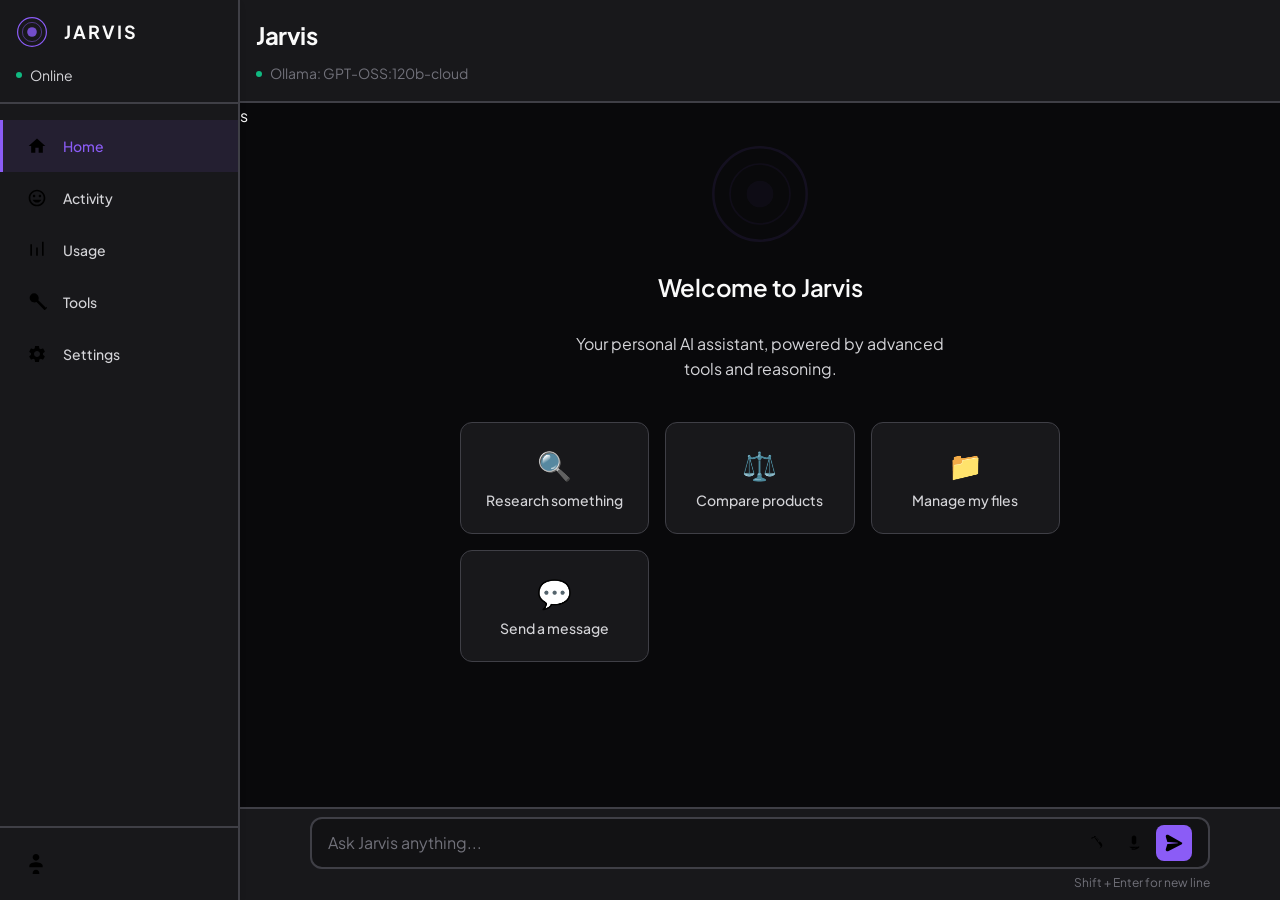
==== frontend/src/html/index.html @ 1510c7f2 "Cleaned up Uber Implementation and restructured the files!" ====
<!DOCTYPE html>
<html lang="en">
<head>
    <meta charset="UTF-8">
    <meta name="viewport" content="width=device-width, initial-scale=1.0">
    <title>Jarvis — Personal AI Assistant</title>
    <link rel="preconnect" href="https://fonts.googleapis.com">
    <link rel="preconnect" href="https://fonts.gstatic.com" crossorigin>
    <link href="https://fonts.googleapis.com/css2?family=Plus+Jakarta+Sans:wght@300;400;500;600;700&display=swap" rel="stylesheet">
    <link rel="stylesheet" href="../css/variables.css">
    <link rel="stylesheet" href="../css/base.css">
    <link rel="stylesheet" href="../css/layout.css">
    <link rel="stylesheet" href="../css/components.css">
    <link rel="stylesheet" href="../css/themes.css">
</head>
<body>
    <!-- Application Shell -->
    <div class="app-container">
        <!-- Sidebar Navigation -->
        <aside class="sidebar">
            <div class="sidebar-header">
                <div class="jarvis-logo">
                    <svg viewBox="0 0 40 40" class="logo-icon">
                        <circle cx="20" cy="20" r="18" fill="none" stroke="currentColor" stroke-width="1.5"/>
                        <circle cx="20" cy="20" r="12" fill="none" stroke="currentColor" stroke-width="1" opacity="0.6"/>
                        <circle cx="20" cy="20" r="6" fill="currentColor" opacity="0.8"/>
                    </svg>
                    <span class="logo-text">JARVIS</span>
                </div>
                <div class="status-indicator">
                    <span class="status-dot online"></span>
                    <span class="status-text">Online</span>
                </div>
            </div>

            <nav class="sidebar-nav">
                <button class="nav-item active" data-page="home">
                    <svg class="nav-icon" viewBox="0 0 24 24">
                        <path d="M10 20v-6h4v6h5v-8h3L12 3 2 12h3v8z"/>
                    </svg>
                    <span>Home</span>
                </button>
                <button class="nav-item" data-page="activity">
                    <svg class="nav-icon" viewBox="0 0 24 24">
                        <path d="M12 2C6.48 2 2 6.48 2 12s4.48 10 10 10 10-4.48 10-10S17.52 2 12 2zm0 18c-4.41 0-8-3.59-8-8s3.59-8 8-8 8 3.59 8 8-3.59 8-8 8zm3.5-9c.83 0 1.5-.67 1.5-1.5S16.33 8 15.5 8 14 8.67 14 9.5s.67 1.5 1.5 1.5zm-7 0c.83 0 1.5-.67 1.5-1.5S9.33 8 8.5 8 7 8.67 7 9.5 7.67 11 8.5 11zm3.5 6.5c2.33 0 4.31-1.46 5.11-3.5H6.89c.8 2.04 2.78 3.5 5.11 3.5z"/>
                    </svg>
                    <span>Activity</span>
                </button>
                <button class="nav-item" data-page="usage">
                    <svg class="nav-icon" viewBox="0 0 24 24">
                        <path d="M4 19V5h2v14H4zm7 0V9h2v10h-2zm7 0V2h2v17h-2z"/>
                    </svg>
                    <span>Usage</span>
                </button>
                <button class="nav-item" data-page="tools">
                    <svg class="nav-icon" viewBox="0 0 24 24">
                        <path d="M22.7 19l-9.1-9.1c.9-2.3.4-5-1.3-6.7-2.1-2.1-5.5-2.1-7.6 0-2.1 2.1-2.1 5.5 0 7.6 1.7 1.7 4.4 2.2 6.7 1.3l9.1 9.1c.4.4 1 .4 1.4 0l2.3-2.3c.4-.4.4-1 0-1.4z"/>
                    </svg>
                    <span>Tools</span>
                </button>
                <button class="nav-item" data-page="settings">
                    <svg class="nav-icon" viewBox="0 0 24 24">
                        <path d="M19.14 12.94c.04-.3.06-.61.06-.94 0-.32-.02-.64-.07-.94l2.03-1.58c.18-.14.23-.41.12-.64l-1.92-3.32c-.12-.22-.37-.29-.59-.22l-2.39.96c-.5-.38-1.03-.7-1.62-.94l-.36-2.54c-.04-.24-.24-.41-.48-.41h-3.84c-.24 0-.43.17-.47.41l-.36 2.54c-.59.24-1.13.57-1.62.94l-2.39-.96c-.22-.08-.47 0-.59.22L2.74 8.87c-.12.22-.07.49.12.64l2.03 1.58c-.05.3-.07.62-.07.94s.02.64.07.94l-2.03 1.58c-.18.14-.23.41-.12.64l1.92 3.32c.12.22.37.29.59.22l2.39-.96c.5.38 1.03.7 1.62.94l.36 2.54c.05.24.24.41.48.41h3.84c.24 0 .44-.17.47-.41l.36-2.54c.59-.24 1.13-.56 1.62-.94l2.39.96c.22.08.47 0 .59-.22l1.92-3.32c.12-.22.07-.49-.12-.64l-2.01-1.58zM12 15.6c-1.98 0-3.6-1.62-3.6-3.6s1.62-3.6 3.6-3.6 3.6 1.62 3.6 3.6-1.62 3.6-3.6 3.6z"/>
                    </svg>
                    <span>Settings</span>
                </button>
            </nav>

            <div class="sidebar-footer">
                <button class="settings-btn" data-page="settings" title="Settings">
                    <svg viewBox="0 0 24 24">
                        <path d="M12 8c2.21 0 4-1.79 4-4s-1.79-4-4-4-4 1.79-4 4 1.79 4 4 4zm0 2c-2.67 0-8 1.34-8 4v2h16v-2c0-2.66-5.33-4-8-4zm0 9c-2.21 0-4 1.79-4 4s1.79 4 4 4 4-1.79 4-4-1.79-4-4-4z"/>
                    </svg>
                </button>
            </div>
        </aside>

        <!-- Main Content Area -->
        <main class="main-content">
            <!-- Page: Home -->
            <div class="page" id="page-home" data-page="home">
                <div class="home-container">
                    <!-- Chat Header -->
                    <div class="chat-header">
                        <div class="header-left">
                            <h1>Jarvis</h1>
                            <div class="model-info">
                                <span class="dot online-dot"></span>
                                <span>Ollama: GPT-OSS:120b-cloud</span>
                            </div>
                        </div>
                    </div>s

                    <!-- Conversation Area -->
                    <div class="conversation-container">
                        <div class="conversation" id="conversation">
                            <!-- Empty state with suggestions -->
                            <div class="empty-state">
                                <div class="empty-state-icon">
                                    <svg viewBox="0 0 60 60">
                                        <circle cx="30" cy="30" r="28" fill="none" stroke="currentColor" stroke-width="1.5" opacity="0.3"/>
                                        <circle cx="30" cy="30" r="18" fill="none" stroke="currentColor" stroke-width="1" opacity="0.2"/>
                                        <circle cx="30" cy="30" r="8" fill="currentColor" opacity="0.15"/>
                                    </svg>
                                </div>
                                <h2>Welcome to Jarvis</h2>
                                <p>Your personal AI assistant, powered by advanced tools and reasoning.</p>
                                <div class="suggestion-cards">
                                    <button class="suggestion-card" data-suggestion="research">
                                        <span class="suggestion-icon">🔍</span>
                                        <span class="suggestion-text">Research something</span>
                                    </button>
                                    <button class="suggestion-card" data-suggestion="compare">
                                        <span class="suggestion-icon">⚖️</span>
                                        <span class="suggestion-text">Compare products</span>
                                    </button>
                                    <button class="suggestion-card" data-suggestion="files">
                                        <span class="suggestion-icon">📁</span>
                                        <span class="suggestion-text">Manage my files</span>
                                    </button>
                                    <button class="suggestion-card" data-suggestion="message">
                                        <span class="suggestion-icon">💬</span>
                                        <span class="suggestion-text">Send a message</span>
                                    </button>
                                </div>
                            </div>
                        </div>
                    </div>

                    <!-- Message Composer -->
                    <div class="composer-container">
                        <div class="composer">
                            <div class="composer-bar">
                                <textarea 
                                    id="message-input" 
                                    class="composer-input" 
                                    placeholder="Ask Jarvis anything..."
                                    rows="1"
                                ></textarea>
                                <div class="composer-actions">
                                    <button class="composer-btn icon-btn" title="Attach file">
                                        <svg viewBox="0 0 24 24">
                                            <path d="M19.35 10.04C18.67 6.59 15.64 4 12 4c-1.48 0-2.85.43-4.01 1.17l1.46 1.46C10.21 5.23 11.08 5 12 5c3.04 0 5.5 2.46 5.5 5.5v.5H19c2.21 0 4 1.79 4 4 0 2.05-1.53 3.76-3.56 3.97l1.07-1.07c.63-.63.63-1.65 0-2.28L12.21 4.21c-.39-.39-.39-1.02 0-1.41.39-.39 1.02-.39 1.41 0L21.64 12c.39.39.39 1.02 0 1.41-.39.39-1.02.39-1.41 0L19.35 10.04z"/>
                                        </svg>
                                    </button>
                                    <button class="composer-btn icon-btn" title="Voice input">
                                        <svg viewBox="0 0 24 24">
                                            <path d="M12 14c1.66 0 3-1.34 3-3V5c0-1.66-1.34-3-3-3S9 3.34 9 5v6c0 1.66 1.34 3 3 3z"/>
                                            <path d="M17 16.91c-1.48 1.46-3.51 2.36-5.7 2.36-2.2 0-4.23-.9-5.7-2.36M9 18.9v2.04c3.6.46 7.4-.44 9.9-2.98v-2.04c-2.3 2.24-5.61 2.86-9.9 2.98z"/>
                                        </svg>
                                    </button>
                                    <button class="composer-btn send-btn" id="send-btn" title="Send (Enter)">
                                        <svg viewBox="0 0 24 24">
                                            <path d="M16.6915026,12.4744748 L3.50612381,13.2599618 C3.19218622,13.2599618 3.03521743,13.4170592 3.03521743,13.5741566 L1.15159189,20.0151496 C0.8376543,20.8006365 0.99,21.89 1.77946707,22.52 C2.41,22.99 3.50612381,23.1 4.13399899,22.8429026 L21.714504,14.0454487 C22.6563168,13.5741566 23.1272231,12.6315722 22.9702544,11.6889879 L4.13399899,1.16112697 C3.34915502,0.9 2.40734225,1.00636533 1.77946707,1.4776575 C0.994623095,2.10604706 0.837654326,3.0486314 1.15159189,3.99701575 L3.03521743,10.4380088 C3.03521743,10.5951061 3.19218622,10.7522035 3.50612381,10.7522035 L16.6915026,11.5376905 C16.6915026,11.5376905 17.1624089,11.5376905 17.1624089,12.0089827 C17.1624089,12.4744748 16.6915026,12.4744748 16.6915026,12.4744748 Z"/>
                                        </svg>
                                    </button>
                                    <button class="composer-btn" id="stop-btn" title="Stop generation" style="display:none; background: var(--error, #ef4444); color: #fff; border-radius: var(--radius-md);">
                                        <svg viewBox="0 0 24 24" style="width:18px;height:18px;">
                                            <rect x="6" y="6" width="12" height="12" fill="currentColor" rx="2"/>
                                        </svg>
                                    </button>
                                </div>
                            </div>
                            <div class="composer-hint">
                                <span class="hint-text">Shift + Enter for new line</span>
                            </div>
                        </div>
                    </div>
                </div>
            </div>

            <!-- Page: Activity -->
            <div class="page" id="page-activity" data-page="activity">
                <div class="activity-container">
                    <div class="activity-header">
                        <h1>Activity</h1>
                        <p>Tool calls and execution history</p>
                    </div>

                    <div class="activity-controls">
                        <div class="filter-group">
                            <button class="filter-btn active" data-filter="all">All</button>
                            <button class="filter-btn" data-filter="running">Running</button>
                            <button class="filter-btn" data-filter="completed">Completed</button>
                            <button class="filter-btn" data-filter="failed">Failed</button>
                        </div>
                        <div class="mcp-filter">
                            <select id="mcp-select">
                                <option value="">All MCPs</option>
                                <option value="memory">Memory</option>
                                <option value="filesystem">Filesystem</option>
                                <option value="playwright">Playwright</option>
                                <option value="exa">Exa</option>
                                <option value="tavily">Tavily</option>
                                <option value="firecrawl">Firecrawl</option>
                                <option value="whatsapp">WhatsApp</option>
                            </select>
                        </div>
                    </div>

                    <div class="activity-list" id="activity-list">
                        <!-- Tool execution cards will be inserted here -->
                    </div>
                </div>
            </div>

            <!-- Page: Usage -->
            <div class="page" id="page-usage" data-page="usage">
                <div class="usage-container">
                    <div class="usage-header">
                        <div>
                            <p class="usage-eyebrow">Resource observatory</p>
                            <h1>Usage</h1>
                            <p>See how Jarvis is spending API and model capacity.</p>
                        </div>
                        <button class="usage-refresh-btn" id="usage-refresh-btn" type="button" title="Refresh usage data">
                            <span aria-hidden="true">↻</span> Refresh
                        </button>
                    </div>

                    <div class="usage-status" id="usage-status" role="status" aria-live="polite"></div>

                    <section class="usage-section">
                        <div class="usage-section-heading">
                            <div>
                                <p class="usage-kicker">External services</p>
                                <h2>API quota</h2>
                            </div>
                            <span class="usage-section-note">Select a provider to configure usage</span>
                        </div>
                        <div class="provider-grid" id="provider-grid">
                            <div class="usage-loading">Loading provider usage...</div>
                        </div>
                    </section>

                    <section class="usage-section">
                        <div class="usage-section-heading">
                            <div>
                                <p class="usage-kicker">Model activity</p>
                                <h2>Router vs Worker</h2>
                            </div>
                            <span class="usage-section-note">Invocation totals and tokens</span>
                        </div>
                        <div class="llm-grid" id="llm-grid">
                            <div class="usage-loading">Loading model usage...</div>
                        </div>
                    </section>

                    <section class="usage-section usage-activity-section">
                        <div class="usage-section-heading">
                            <div>
                                <p class="usage-kicker">Latest signals</p>
                                <h2>Recent activity</h2>
                            </div>
                            <span class="usage-section-note">Last 10 recorded operations</span>
                        </div>
                        <div class="recent-activity-list" id="recent-activity-list">
                            <div class="usage-loading">Loading recent activity...</div>
                        </div>
                    </section>

                    <div class="usage-detail" id="usage-detail" hidden></div>
                </div>
            </div>

            <!-- Page: Tools -->
            <div class="page" id="page-tools" data-page="tools">
                <div class="tools-container">
                    <div class="tools-header">
                        <h1>Tools</h1>
                        <p>Available MCP capabilities</p>
                    </div>

                    <div class="tools-grid" id="tools-grid">
                        <!-- Tool cards will be inserted here -->
                    </div>
                </div>
            </div>

            <!-- Page: Settings -->
            <div class="page" id="page-settings" data-page="settings">
                <div class="settings-container">
                    <div class="settings-header">
                        <h1>Settings</h1>
                        <p>Configure Jarvis and your preferences</p>
                    </div>

                    <div class="settings-content">
                        <!-- General Settings -->
                        <section class="settings-section">
                            <h2>General</h2>
                            <div class="settings-group">
                                <label for="jarvis-name">Jarvis Name</label>
                                <input type="text" id="jarvis-name" value="Jarvis" class="input-field">
                            </div>
                            <div class="settings-group">
                                <label for="startup-behavior">Startup Behavior</label>
                                <select id="startup-behavior" class="input-field">
                                    <option value="home">Open Home</option>
                                    <option value="last">Open Last Page</option>
                                </select>
                            </div>
                            <div class="settings-group">
                                <label>Interface Density</label>
                                <div class="radio-group">
                                    <label class="radio-label">
                                        <input type="radio" name="density" value="compact" class="density-radio">
                                        <span>Compact</span>
                                    </label>
                                    <label class="radio-label">
                                        <input type="radio" name="density" value="comfortable" class="density-radio" checked>
                                        <span>Comfortable</span>
                                    </label>
                                </div>
                            </div>
                        </section>

                        <!-- Appearance Settings -->
                        <section class="settings-section">
                            <h2>Appearance</h2>
                            <div class="settings-group">
                                <label>Theme</label>
                                <div class="radio-group">
                                    <label class="radio-label">
                                        <input type="radio" name="theme" value="dark" class="theme-radio" checked>
                                        <span>Dark</span>
                                    </label>
                                    <label class="radio-label">
                                        <input type="radio" name="theme" value="light" class="theme-radio">
                                        <span>Light</span>
                                    </label>
                                    <label class="radio-label">
                                        <input type="radio" name="theme" value="system" class="theme-radio">
                                        <span>System</span>
                                    </label>
                                </div>
                            </div>
                            <div class="settings-group">
                                <label for="accent-color">Accent Color</label>
                                <div class="color-picker">
                                    <button class="color-option" data-color="#3b82f6" style="background-color: #3b82f6;" title="Blue"></button>
                                    <button class="color-option" data-color="#10b981" style="background-color: #10b981;" title="Green"></button>
                                    <button class="color-option" data-color="#f59e0b" style="background-color: #f59e0b;" title="Amber"></button>
                                    <button class="color-option" data-color="#ef4444" style="background-color: #ef4444;" title="Red"></button>
                                    <button class="color-option active" data-color="#8b5cf6" style="background-color: #8b5cf6;" title="Purple"></button>
                                </div>
                            </div>
                            <div class="settings-group">
                                <label class="checkbox-label">
                                    <input type="checkbox" id="animations-toggle" checked>
                                    <span>Enable animations</span>
                                </label>
                            </div>
                        </section>

                        <!-- MCP Capabilities -->
                        <section class="settings-section">
                            <h2>MCP / Capabilities</h2>
                            <div class="mcp-toggles" id="mcp-toggles">
                                <!-- MCP toggle switches will be inserted here -->
                            </div>
                        </section>
                    </div>
                </div>
            </div>
        </main>
    </div>

    <!-- Scripts -->
    <script src="../js/mock-data.js"></script>
    <script src="../js/state.js"></script>
    <script src="../js/theme.js"></script>
    <script src="../js/events.js"></script>
    <script src="../js/chat.js"></script>
    <script src="../js/activity.js"></script>
    <script src="../js/usage.js?v=baseline-editor"></script>
    <script src="../js/tools.js"></script>
    <script src="../js/settings.js"></script>
    <script src="../js/app.js"></script>
</body>
</html>
---- frontend/src/css/variables.css ----
:root {
    /* Dark theme colors (default) - Zinc obsidian palette */
    --bg-primary: #09090b;
    --bg-secondary: #121214;
    --bg-tertiary: #1e1e24;
    --surface: #18181b;
    --surface-elevated: #27272a;
    --surface-dim: #09090b;

    --text-primary: #fafafa;
    --text-secondary: #d4d4d8;
    --text-tertiary: #71717a;

    --border: #3f3f46;
    --border-subtle: #27272a;

    --accent: #8b5cf6;
    --accent-hover: #a78bfa;
    --accent-active: #7c3aed;

    --success: #10b981;
    --warning: #f59e0b;
    --error: #ef4444;
    --info: #3b82f6;

    --shadow-sm: 0 1px 2px rgba(0, 0, 0, 0.05);
    --shadow-md: 0 4px 6px rgba(0, 0, 0, 0.1);
    --shadow-lg: 0 10px 15px rgba(0, 0, 0, 0.1);
    --shadow-xl: 0 20px 25px rgba(0, 0, 0, 0.15);

    --radius-sm: 4px;
    --radius-md: 8px;
    --radius-lg: 12px;
    --radius-xl: 16px;

    --transition-fast: 150ms;
    --transition-normal: 250ms;
    --transition-slow: 350ms;

    /* Spacing */
    --spacing-xs: 4px;
    --spacing-sm: 8px;
    --spacing-md: 16px;
    --spacing-lg: 24px;
    --spacing-xl: 32px;

    /* Typography */
    --font-sans: 'Plus Jakarta Sans', -apple-system, BlinkMacSystemFont, 'Segoe UI', Roboto, Helvetica, Arial, sans-serif;
    --font-mono: 'Menlo', 'Monaco', 'Courier New', monospace;

    --text-xs: 0.75rem;
    --text-sm: 0.875rem;
    --text-base: 1rem;
    --text-lg: 1.125rem;
    --text-xl: 1.25rem;
    --text-2xl: 1.5rem;

    --weight-normal: 400;
    --weight-medium: 500;
    --weight-semibold: 600;
    --weight-bold: 700;
}

html[data-theme="light"] {
    --bg-primary: #f8fafc;
    --bg-secondary: #f1f5f9;
    --bg-tertiary: #e2e8f0;
    --surface: #ffffff;
    --surface-elevated: #f1f5f9;
    --surface-dim: #e2e8f0;

    --text-primary: #0f172a;
    --text-secondary: #334155;
    --text-tertiary: #64748b;

    --border: #cbd5e1;
    --border-subtle: #e2e8f0;

    --shadow-sm: 0 1px 2px rgba(0, 0, 0, 0.04);
    --shadow-md: 0 4px 6px rgba(0, 0, 0, 0.07);
    --shadow-lg: 0 10px 15px rgba(0, 0, 0, 0.1);
    --shadow-xl: 0 20px 25px rgba(0, 0, 0, 0.12);
}
---- frontend/src/css/base.css ----
* {
    margin: 0;
    padding: 0;
    box-sizing: border-box;
}

html {
    scroll-behavior: smooth;
}

body {
    background-color: var(--bg-primary);
    color: var(--text-primary);
    font-family: var(--font-sans);
    line-height: 1.6;
    font-size: var(--text-base);
    font-weight: var(--weight-normal);
    -webkit-font-smoothing: antialiased;
    -moz-osx-font-smoothing: grayscale;
    transition: background-color var(--transition-normal), color var(--transition-normal);
}

/* Typography */
h1 {
    font-size: var(--text-2xl);
    font-weight: var(--weight-bold);
    letter-spacing: -0.02em;
}

h2 {
    font-size: var(--text-xl);
    font-weight: var(--weight-semibold);
    letter-spacing: -0.01em;
}

h3 {
    font-size: var(--text-lg);
    font-weight: var(--weight-semibold);
}

h4, h5, h6 {
    font-size: var(--text-base);
    font-weight: var(--weight-semibold);
}

p {
    color: var(--text-secondary);
    margin-bottom: var(--spacing-md);
}

a {
    color: var(--accent);
    text-decoration: none;
    transition: color var(--transition-fast);
}

a:hover {
    color: var(--accent-hover);
}

/* Code */
code {
    background-color: var(--surface-dim);
    color: var(--accent);
    padding: 2px 6px;
    border-radius: var(--radius-sm);
    font-family: var(--font-mono);
    font-size: 0.9em;
}

pre {
    background-color: var(--surface-dim);
    border: 1px solid var(--border-subtle);
    border-radius: var(--radius-md);
    padding: var(--spacing-md);
    overflow-x: auto;
    margin-bottom: var(--spacing-md);
}

pre code {
    background-color: transparent;
    color: var(--text-primary);
    padding: 0;
}

/* Forms */
input, textarea, select {
    background-color: var(--surface);
    border: 1px solid var(--border);
    color: var(--text-primary);
    font-family: inherit;
    font-size: inherit;
    padding: var(--spacing-sm) var(--spacing-md);
    border-radius: var(--radius-md);
    transition: border-color var(--transition-fast), box-shadow var(--transition-fast);
}

input:focus, textarea:focus, select:focus {
    outline: none;
    border-color: var(--accent);
    box-shadow: 0 0 0 3px rgba(139, 92, 246, 0.1);
}

textarea {
    resize: vertical;
    font-family: inherit;
}

/* Buttons */
button {
    background-color: transparent;
    border: none;
    color: inherit;
    cursor: pointer;
    font-family: inherit;
    font-size: inherit;
    transition: all var(--transition-fast);
}

button:focus {
    outline: none;
}

/* Scrollbar */
::-webkit-scrollbar {
    width: 8px;
    height: 8px;
}

::-webkit-scrollbar-track {
    background: transparent;
}

::-webkit-scrollbar-thumb {
    background: var(--border);
    border-radius: 4px;
}

::-webkit-scrollbar-thumb:hover {
    background: var(--text-tertiary);
}

/* Selection */
::selection {
    background-color: var(--accent);
    color: white;
}

/* Utility Classes */
.visually-hidden {
    position: absolute;
    width: 1px;
    height: 1px;
    padding: 0;
    margin: -1px;
    overflow: hidden;
    clip: rect(0, 0, 0, 0);
    white-space: nowrap;
    border-width: 0;
}

@media (prefers-reduced-motion: reduce) {
    * {
        animation-duration: 0.01ms !important;
        animation-iteration-count: 1 !important;
        transition-duration: 0.01ms !important;
    }
}
---- frontend/src/css/layout.css ----
.app-container {
    display: flex;
    height: 100vh;
    background-color: var(--bg-primary);
}

/* Sidebar */
.sidebar {
    width: 240px;
    background-color: var(--surface);
    border-right: 2px solid var(--border);
    display: flex;
    flex-direction: column;
    overflow-y: auto;
    box-shadow: var(--shadow-md);
    z-index: 100;
    transition: background-color var(--transition-normal), border-color var(--transition-normal);
}

.sidebar-header {
    padding: var(--spacing-md);
    border-bottom: 2px solid var(--border);
    display: flex;
    flex-direction: column;
    gap: var(--spacing-md);
}

.jarvis-logo {
    display: flex;
    align-items: center;
    gap: var(--spacing-md);
    font-weight: var(--weight-bold);
    font-size: var(--text-lg);
    letter-spacing: 1px;
}

.logo-icon {
    width: 32px;
    height: 32px;
    color: var(--accent);
}

.logo-text {
    letter-spacing: 2px;
}

.status-indicator {
    display: flex;
    align-items: center;
    gap: var(--spacing-sm);
    font-size: var(--text-sm);
    color: var(--text-secondary);
}

.status-dot {
    width: 8px;
    height: 8px;
    border-radius: 50%;
    background-color: var(--success);
    animation: pulse 2s cubic-bezier(0.4, 0, 0.6, 1) infinite;
}

@keyframes pulse {
    0%, 100% {
        opacity: 1;
    }
    50% {
        opacity: 0.7;
    }
}

/* Navigation */
.sidebar-nav {
    flex: 1;
    display: flex;
    flex-direction: column;
    padding: var(--spacing-md) 0;
}

.nav-item {
    display: flex;
    align-items: center;
    gap: var(--spacing-md);
    padding: var(--spacing-md) var(--spacing-lg);
    color: var(--text-secondary);
    font-size: var(--text-sm);
    font-weight: var(--weight-medium);
    text-align: left;
    transition: all var(--transition-normal);
    border-left: 3px solid transparent;
}

.nav-item:hover {
    background-color: var(--surface-elevated);
    color: var(--text-primary);
}

.nav-item.active {
    color: var(--accent);
    background-color: rgba(139, 92, 246, 0.1);
    border-left-color: var(--accent);
}

.nav-icon {
    width: 20px;
    height: 20px;
}

.sidebar-footer {
    padding: var(--spacing-md);
    border-top: 2px solid var(--border);
    display: flex;
    gap: var(--spacing-md);
}

.settings-btn {
    width: 40px;
    height: 40px;
    display: flex;
    align-items: center;
    justify-content: center;
    border-radius: var(--radius-md);
    color: var(--text-secondary);
    transition: all var(--transition-fast);
}

.settings-btn:hover {
    background-color: var(--surface-elevated);
    color: var(--text-primary);
}

.settings-btn svg {
    width: 20px;
    height: 20px;
}

/* Main Content */
.main-content {
    flex: 1;
    display: flex;
    flex-direction: column;
    background-color: var(--bg-primary);
    overflow: hidden;
    min-height: 0; /* critical: allows flex children to be constrained to viewport */
    transition: background-color var(--transition-normal);
}

.page {
    display: none;
    width: 100%;
    height: 100%;
    animation: fadeIn var(--transition-normal);
    transition: background-color var(--transition-normal), color var(--transition-normal);
}

.page.active {
    display: flex;
    flex-direction: column;
}

@keyframes fadeIn {
    from {
        opacity: 0;
    }
    to {
        opacity: 1;
    }
}

/* Responsive */
@media (max-width: 768px) {
    .sidebar {
        position: absolute;
        top: 0;
        left: 0;
        height: 100vh;
        transform: translateX(-100%);
        transition: transform var(--transition-normal);
        z-index: 1000;
    }

    .sidebar.open {
        transform: translateX(0);
    }

    .main-content {
        width: 100%;
    }
}

@media (max-width: 480px) {
    .sidebar {
        width: 100%;
    }
}
---- frontend/src/css/components.css ----
/* Home / Chat Components */
.home-container {
    display: flex;
    flex-direction: column;
    height: 100%;
    background-color: var(--bg-primary);
}

.chat-header {
    display: flex;
    align-items: center;
    justify-content: space-between;
    padding: var(--spacing-md);
    border-bottom: 2px solid var(--border);
    background-color: var(--surface);
    transition: background-color var(--transition-normal), border-color var(--transition-normal);
}

.header-left {
    display: flex;
    flex-direction: column;
    gap: var(--spacing-sm);
}

.header-left h1 {
    margin: 0;
}

.model-info {
    display: flex;
    align-items: center;
    gap: var(--spacing-sm);
    font-size: var(--text-sm);
    color: var(--text-tertiary);
}

.online-dot {
    width: 6px;
    height: 6px;
    border-radius: 50%;
    background-color: var(--success);
}

/* Conversation */
.conversation-container {
    flex: 1;
    overflow-y: auto;
    padding: var(--spacing-md);
}

.conversation {
    display: flex;
    flex-direction: column;
    gap: var(--spacing-lg);
    max-width: 900px;
    margin: 0 auto;
    width: 100%;
}

.empty-state {
    display: flex;
    flex-direction: column;
    align-items: center;
    justify-content: center;
    min-height: 400px;
    text-align: center;
    gap: var(--spacing-lg);
}

.empty-state-icon {
    font-size: 80px;
    opacity: 0.3;
    color: var(--accent);
    width: 100px;
    height: 100px;
}

.empty-state h2 {
    margin: 0;
    font-size: var(--text-2xl);
}

.empty-state p {
    margin: 0;
    max-width: 400px;
}

.suggestion-cards {
    display: grid;
    grid-template-columns: repeat(auto-fit, minmax(150px, 1fr));
    gap: var(--spacing-md);
    width: 100%;
    max-width: 600px;
    margin-top: var(--spacing-md);
}

.suggestion-card {
    display: flex;
    flex-direction: column;
    align-items: center;
    gap: var(--spacing-sm);
    padding: var(--spacing-lg);
    background-color: var(--surface);
    border: 1px solid var(--border);
    border-radius: var(--radius-lg);
    transition: all var(--transition-normal);
    cursor: pointer;
}

.suggestion-card:hover {
    background-color: var(--surface-elevated);
    border-color: var(--accent);
    transform: translateY(-2px);
    box-shadow: var(--shadow-md);
}

.suggestion-icon {
    font-size: 28px;
}

.suggestion-text {
    font-size: var(--text-sm);
    font-weight: var(--weight-medium);
    color: var(--text-secondary);
}

/* Messages */
.message {
    display: flex;
    gap: var(--spacing-md);
    animation: slideIn var(--transition-normal);
}

@keyframes slideIn {
    from {
        opacity: 0;
        transform: translateY(10px);
    }
    to {
        opacity: 1;
        transform: translateY(0);
    }
}

.message.user {
    justify-content: flex-end;
    margin-left: var(--spacing-xl);
}

.message.assistant {
    justify-content: flex-start;
    margin-right: var(--spacing-xl);
}

.message-avatar {
    width: 32px;
    height: 32px;
    border-radius: 50%;
    display: flex;
    align-items: center;
    justify-content: center;
    font-weight: var(--weight-bold);
    flex-shrink: 0;
}

.message.user .message-avatar {
    background-color: var(--accent);
    color: white;
    order: 2;
}

.message.assistant .message-avatar {
    background-color: var(--surface-elevated);
    color: var(--accent);
}

.message-content {
    display: flex;
    flex-direction: column;
    gap: var(--spacing-sm);
    max-width: 600px;
}

.message.user .message-content {
    align-items: flex-end;
    order: 1;
}

.message.assistant .message-content {
    align-items: flex-start;
}

.message-bubble {
    padding: var(--spacing-md) var(--spacing-lg);
    border-radius: var(--radius-lg);
    word-wrap: break-word;
    word-break: break-word;
}

.message.user .message-bubble {
    background-color: var(--accent);
    color: white;
}

.message.assistant .message-bubble {
    background-color: var(--surface);
    color: var(--text-primary);
    border: 1px solid var(--border);
}

.message-text {
    line-height: 1.6;
}

.message-text h1,
.message-text h2,
.message-text h3 {
    margin-top: var(--spacing-md);
    margin-bottom: var(--spacing-sm);
}

.message-text ul,
.message-text ol {
    margin-left: var(--spacing-lg);
    margin-bottom: var(--spacing-md);
}

.message-text li {
    margin-bottom: var(--spacing-sm);
}

.message-text code {
    background-color: var(--surface-dim);
}

.message-time {
    font-size: var(--text-xs);
    color: var(--text-tertiary);
}

.streaming-indicator {
    display: flex;
    align-items: center;
    gap: var(--spacing-sm);
    font-size: var(--text-sm);
    color: var(--text-tertiary);
    margin-top: var(--spacing-sm);
}

.typing-dot {
    width: 6px;
    height: 6px;
    border-radius: 50%;
    background-color: var(--accent);
    animation: typing 1.4s infinite;
}

.typing-dot:nth-child(2) {
    animation-delay: 0.2s;
}

.typing-dot:nth-child(3) {
    animation-delay: 0.4s;
}

@keyframes typing {
    0%, 60%, 100% {
        opacity: 0.5;
        transform: translateY(0);
    }
    30% {
        opacity: 1;
        transform: translateY(-10px);
    }
}

/* Composer */
.composer-container {
    padding: var(--spacing-sm) var(--spacing-md); /* Shortened scaffolding / closer to bottom */
    background-color: var(--surface);
    border-top: 2px solid var(--border);
    transition: background-color var(--transition-normal), border-color var(--transition-normal);
}
 
.composer {
    max-width: 900px;
    margin: 0 auto;
    display: flex;
    flex-direction: column;
    gap: 4px;
}

.composer-bar {
    display: flex;
    flex-direction: row;
    align-items: center;
    gap: var(--spacing-md);
    background-color: var(--bg-secondary);
    border: 2px solid var(--border);
    border-radius: var(--radius-lg);
    padding: 6px var(--spacing-md);
    transition: border-color var(--transition-fast), box-shadow var(--transition-fast);
}

.composer-bar:focus-within {
    border-color: var(--accent);
    box-shadow: 0 0 0 3px rgba(139, 92, 246, 0.1);
}
 
.composer-input {
    flex: 1;
    resize: none;
    max-height: 160px;
    padding: 6px 0;
    background-color: transparent !important;
    border: none !important;
    box-shadow: none !important;
    color: var(--text-primary);
    font-size: var(--text-base);
    outline: none;
    line-height: 1.5;
}
 
.composer-input::placeholder {
    color: var(--text-tertiary);
}
 
.composer-actions {
    display: flex;
    gap: var(--spacing-xs);
    align-items: center;
}

.composer-btn {
    display: flex;
    align-items: center;
    justify-content: center;
    width: 36px;
    height: 36px;
    border-radius: var(--radius-md);
    color: var(--text-secondary);
    transition: all var(--transition-fast);
}

.composer-btn svg {
    width: 18px;
    height: 18px;
}

.composer-btn.icon-btn:hover {
    background-color: var(--surface-elevated);
    color: var(--text-primary);
}

.composer-btn.send-btn {
    background-color: var(--accent);
    color: white;
    width: 36px;
    height: 36px;
    border-radius: var(--radius-md);
}
 
.composer-btn.send-btn:hover {
    background-color: var(--accent-hover);
    transform: scale(1.05);
}

.composer-btn.send-btn:active {
    background-color: var(--accent-active);
    transform: scale(0.95);
}

.composer-hint {
    font-size: var(--text-xs);
    color: var(--text-tertiary);
    text-align: right;
}

/* Activity Components */
#page-activity {
    /* Let the whole page scroll — simplest and most reliable approach */
    overflow-y: auto;
    flex: 1;
    scrollbar-width: thin;
    scrollbar-color: var(--border) var(--bg-secondary);
}

#page-activity::-webkit-scrollbar {
    width: 8px;
}
#page-activity::-webkit-scrollbar-track {
    background: var(--bg-secondary);
}
#page-activity::-webkit-scrollbar-thumb {
    background: var(--border);
    border-radius: 4px;
}
#page-activity::-webkit-scrollbar-thumb:hover {
    background: var(--accent);
}

.activity-container {
    display: flex;
    flex-direction: column;
    padding: var(--spacing-lg);
}

.activity-header {
    margin-bottom: var(--spacing-lg);
}

.activity-header h1 {
    margin: 0 0 var(--spacing-sm) 0;
}

.activity-controls {
    display: flex;
    gap: var(--spacing-md);
    margin-bottom: var(--spacing-lg);
    flex-wrap: wrap;
}

.filter-group {
    display: flex;
    gap: var(--spacing-sm);
}

.filter-btn {
    padding: var(--spacing-sm) var(--spacing-md);
    background-color: var(--surface);
    border: 1px solid var(--border);
    border-radius: var(--radius-md);
    color: var(--text-secondary);
    font-size: var(--text-sm);
    transition: all var(--transition-fast);
    cursor: pointer;
}

.filter-btn:hover {
    border-color: var(--accent);
    color: var(--accent);
}

.filter-btn.active {
    background-color: var(--accent);
    border-color: var(--accent);
    color: white;
}

.mcp-filter select {
    padding: var(--spacing-sm) var(--spacing-md);
    background-color: var(--surface);
    border: 1px solid var(--border);
    border-radius: var(--radius-md);
    color: var(--text-primary);
    font-size: var(--text-sm);
    cursor: pointer;
}

.activity-list {
    /* No overflow here — #page-activity scrolls as a whole */
    display: flex;
    flex-direction: column;
    gap: var(--spacing-md);
}


.tool-card {
    background-color: var(--surface);
    border: 1px solid var(--border);
    border-radius: var(--radius-lg);
    overflow: hidden;
    transition: all var(--transition-normal);
}

.tool-card:hover {
    border-color: var(--accent);
    box-shadow: var(--shadow-md);
}

.tool-card-header {
    display: flex;
    align-items: center;
    justify-content: space-between;
    padding: var(--spacing-md) var(--spacing-lg);
    background-color: var(--surface-elevated);
    cursor: pointer;
    border-bottom: 1px solid var(--border);
}

.tool-card-header:hover {
    background-color: rgba(139, 92, 246, 0.05);
}

.tool-info {
    display: flex;
    align-items: center;
    gap: var(--spacing-md);
    flex: 1;
}

.tool-status {
    display: flex;
    align-items: center;
    gap: var(--spacing-sm);
    padding: 4px 8px;
    background-color: var(--surface);
    border-radius: var(--radius-sm);
    font-size: var(--text-xs);
    font-weight: var(--weight-medium);
}

.tool-status.running {
    background-color: rgba(59, 130, 246, 0.1);
    color: var(--info);
}

.tool-status.completed {
    background-color: rgba(16, 185, 129, 0.1);
    color: var(--success);
}

.tool-status.failed {
    background-color: rgba(239, 68, 68, 0.1);
    color: var(--error);
}

.status-dot {
    width: 6px;
    height: 6px;
    border-radius: 50%;
}

.status-dot.running {
    background-color: var(--info);
    animation: pulse 2s cubic-bezier(0.4, 0, 0.6, 1) infinite;
}

.status-dot.completed {
    background-color: var(--success);
}

.status-dot.failed {
    background-color: var(--error);
}

.tool-meta {
    display: flex;
    align-items: center;
    gap: var(--spacing-lg);
    font-size: var(--text-sm);
    color: var(--text-tertiary);
}

.tool-duration {
    font-weight: var(--weight-medium);
}

.tool-expand-btn {
    width: 32px;
    height: 32px;
    display: flex;
    align-items: center;
    justify-content: center;
    transition: transform var(--transition-fast);
}

.tool-card.expanded .tool-expand-btn {
    transform: rotate(180deg);
}

.tool-card-content {
    display: none;
    padding: var(--spacing-lg);
    border-top: 1px solid var(--border);
    background-color: var(--bg-primary);
}

.tool-card.expanded .tool-card-content {
    display: block;
}

.tool-section {
    margin-bottom: var(--spacing-lg);
}

.tool-section:last-child {
    margin-bottom: 0;
}

.tool-section-title {
    font-size: var(--text-sm);
    font-weight: var(--weight-semibold);
    color: var(--text-secondary);
    margin-bottom: var(--spacing-md);
    text-transform: uppercase;
    letter-spacing: 0.5px;
}

.tool-args, .tool-result {
    background-color: var(--surface);
    padding: var(--spacing-md);
    border-radius: var(--radius-md);
    font-family: var(--font-mono);
    font-size: var(--text-xs);
    line-height: 1.6;
    white-space: pre-wrap;
    word-wrap: break-word;
    color: var(--text-secondary);
    max-height: 300px;
    overflow-y: auto;
}

/* Tools Grid */
.tools-container {
    display: flex;
    flex-direction: column;
    height: 100%;
    padding: var(--spacing-lg);
}

.tools-header {
    margin-bottom: var(--spacing-xl);
}

.tools-header h1 {
    margin: 0 0 var(--spacing-sm) 0;
}

.tools-grid {
    display: grid;
    grid-template-columns: repeat(auto-fill, minmax(300px, 1fr));
    gap: var(--spacing-lg);
}

.tool-overview-card {
    background-color: var(--surface);
    border: 1px solid var(--border);
    border-radius: var(--radius-lg);
    padding: var(--spacing-lg);
    transition: all var(--transition-normal);
    display: flex;
    flex-direction: column;
    gap: var(--spacing-md);
}

.tool-overview-card:hover {
    border-color: var(--accent);
    box-shadow: var(--shadow-md);
    transform: translateY(-2px);
}

.tool-overview-header {
    display: flex;
    align-items: flex-start;
    justify-content: space-between;
    gap: var(--spacing-md);
}

.tool-overview-info h3 {
    margin: 0 0 var(--spacing-sm) 0;
}

.tool-overview-info p {
    margin: 0;
    font-size: var(--text-sm);
}

.tool-status-badge {
    display: flex;
    align-items: center;
    gap: var(--spacing-xs);
    padding: 6px 12px;
    background-color: rgba(16, 185, 129, 0.1);
    color: var(--success);
    border-radius: var(--radius-sm);
    font-size: var(--text-xs);
    font-weight: var(--weight-medium);
}

.tool-status-badge.disconnected {
    background-color: rgba(239, 68, 68, 0.1);
    color: var(--error);
}

.tool-count {
    display: flex;
    align-items: center;
    gap: var(--spacing-xs);
    padding: var(--spacing-sm) var(--spacing-md);
    background-color: var(--surface-elevated);
    border-radius: var(--radius-md);
    font-size: var(--text-sm);
    color: var(--text-secondary);
}

.tool-expand-link {
    color: var(--accent);
    font-size: var(--text-sm);
    font-weight: var(--weight-medium);
    cursor: pointer;
    transition: color var(--transition-fast);
}

.tool-expand-link:hover {
    color: var(--accent-hover);
}

/* Settings */
.settings-container {
    display: flex;
    flex-direction: column;
    height: 100%;
    padding: var(--spacing-lg);
}

.settings-header {
    margin-bottom: var(--spacing-xl);
}

.settings-header h1 {
    margin: 0 0 var(--spacing-sm) 0;
}

.settings-content {
    flex: 1;
    overflow-y: auto;
    max-width: 600px;
}

.settings-section {
    margin-bottom: var(--spacing-xl);
    padding-bottom: var(--spacing-xl);
    border-bottom: 1px solid var(--border);
}

.settings-section:last-child {
    border-bottom: none;
}

.settings-section h2 {
    margin: 0 0 var(--spacing-lg) 0;
    font-size: var(--text-lg);
}

.settings-group {
    margin-bottom: var(--spacing-lg);
    display: flex;
    flex-direction: column;
    gap: var(--spacing-sm);
}

.settings-group label {
    font-size: var(--text-sm);
    font-weight: var(--weight-medium);
    color: var(--text-secondary);
}

.input-field {
    padding: var(--spacing-md);
    background-color: var(--surface);
    border: 1px solid var(--border);
    border-radius: var(--radius-md);
    color: var(--text-primary);
}

.radio-group, .checkbox-group {
    display: flex;
    flex-direction: column;
    gap: var(--spacing-md);
}

.radio-label, .checkbox-label {
    display: flex;
    align-items: center;
    gap: var(--spacing-md);
    cursor: pointer;
    font-size: var(--text-sm);
    color: var(--text-secondary);
}

input[type="radio"], input[type="checkbox"] {
    width: 16px;
    height: 16px;
    cursor: pointer;
    accent-color: var(--accent);
}

.color-picker {
    display: flex;
    gap: var(--spacing-md);
}

.color-option {
    width: 40px;
    height: 40px;
    border-radius: var(--radius-md);
    border: 2px solid transparent;
    cursor: pointer;
    transition: all var(--transition-fast);
}

.color-option:hover {
    transform: scale(1.1);
}

.color-option.active {
    border-color: var(--text-primary);
    box-shadow: var(--shadow-md);
}

.mcp-toggles {
    display: flex;
    flex-direction: column;
    gap: var(--spacing-md);
}

.mcp-toggle-item {
    display: flex;
    align-items: center;
    justify-content: space-between;
    padding: var(--spacing-md);
    background-color: var(--surface);
    border-radius: var(--radius-md);
    border: 1px solid var(--border);
}

.mcp-toggle-info h3 {
    margin: 0 0 var(--spacing-xs) 0;
    font-size: var(--text-base);
}

.mcp-toggle-info p {
    margin: 0;
    font-size: var(--text-sm);
}

.toggle-switch {
    width: 48px;
    height: 28px;
    background-color: var(--surface-elevated);
    border: 2px solid var(--border);
    border-radius: 14px;
    cursor: pointer;
    position: relative;
    transition: all var(--transition-fast);
}

.toggle-switch.active {
    background-color: var(--success);
    border-color: var(--success);
}

.toggle-switch::after {
    content: '';
    position: absolute;
    top: 2px;
    left: 2px;
    width: 20px;
    height: 20px;
    background-color: white;
    border-radius: 50%;
    transition: transform var(--transition-fast);
}

.toggle-switch.active::after {
    transform: translateX(20px);
}

.mcp-disabled-message {
    display: none;
    padding: var(--spacing-md);
    background-color: rgba(239, 68, 68, 0.1);
    border: 1px solid rgba(239, 68, 68, 0.3);
    border-radius: var(--radius-md);
    color: var(--error);
    font-size: var(--text-sm);
    margin-top: var(--spacing-sm);
}

.mcp-toggle-item.disabled .mcp-disabled-message {
    display: block;
}

.mcp-toggle-item.disabled .toggle-switch {
    opacity: 0.6;
    cursor: not-allowed;
}

/* Responsive */
@media (max-width: 768px) {
    .conversation {
        padding: 0;
    }

    .message.user {
        margin-left: var(--spacing-md);
    }

    .message.assistant {
        margin-right: var(--spacing-md);
    }

    .message-content {
        max-width: 100%;
    }

    .tools-grid {
        grid-template-columns: 1fr;
    }

    .suggestion-cards {
        grid-template-columns: 1fr;
    }

    .activity-controls {
        flex-direction: column;
    }

    .filter-group {
        flex-wrap: wrap;
    }
}

@media (max-width: 480px) {
    .chat-header {
        padding: var(--spacing-md);
    }

    .composer-container {
        padding: var(--spacing-md);
    }

    .message-bubble {
        padding: var(--spacing-md);
    }

    .tool-card-header {
        flex-direction: column;
        align-items: flex-start;
    }

    .tool-meta {
        width: 100%;
        justify-content: space-between;
    }
}

.worker-plan-card {
    background-color: var(--surface);
    border: 1px solid var(--accent);
    border-radius: var(--radius-lg);
    padding: var(--spacing-md) var(--spacing-lg);
}

.worker-plan-header {
    display: flex;
    justify-content: space-between;
    color: var(--text-primary);
    margin-bottom: var(--spacing-sm);
}

.worker-plan-header span {
    color: var(--accent);
    font-size: var(--text-sm);
}

.worker-plan-card ol {
    margin: 0;
    padding-left: var(--spacing-lg);
    color: var(--text-secondary);
}

.worker-plan-card li {
    padding: 2px 0;
}

/* Usage / bookkeeping dashboard */
.usage-container {
    height: 100%;
    overflow-y: auto;
    padding: clamp(var(--spacing-md), 3vw, var(--spacing-xl));
    background: radial-gradient(circle at 90% 0%, rgba(139, 92, 246, 0.12), transparent 34%), var(--bg-primary);
}

.usage-header,
.usage-section-heading,
.usage-detail-header,
.provider-card-top,
.llm-card-heading,
.recent-activity-row {
    display: flex;
    align-items: center;
    justify-content: space-between;
}

.usage-header {
    max-width: 1180px;
    margin: 0 auto var(--spacing-xl);
    gap: var(--spacing-lg);
}

.usage-header h1,
.usage-section-heading h2,
.usage-detail-header h2 {
    margin: 0;
}

.usage-header p:last-child,
.usage-section-heading p,
.usage-detail-header p {
    margin: var(--spacing-xs) 0 0;
}

.usage-eyebrow,
.usage-kicker {
    color: var(--accent);
    font-size: var(--text-xs);
    font-weight: var(--weight-bold);
    letter-spacing: 0.12em;
    text-transform: uppercase;
}

.usage-refresh-btn,
.quota-form button {
    padding: var(--spacing-sm) var(--spacing-md);
    border: 1px solid var(--border);
    border-radius: var(--radius-md);
    background: var(--surface);
    color: var(--text-primary);
    font-weight: var(--weight-semibold);
}

.usage-refresh-btn:hover,
.quota-form button:hover {
    border-color: var(--accent);
    color: var(--accent);
}

.usage-refresh-btn:disabled,
.quota-form button:disabled {
    cursor: wait;
    opacity: 0.6;
}

.usage-refresh-btn span {
    display: inline-block;
    margin-right: var(--spacing-xs);
    font-size: var(--text-lg);
}

.usage-status {
    min-height: 22px;
    max-width: 1180px;
    margin: 0 auto var(--spacing-md);
    color: var(--text-tertiary);
    font-size: var(--text-sm);
}

.usage-status.success { color: var(--success); }
.usage-status.error { color: var(--error); }

.usage-section {
    max-width: 1180px;
    margin: 0 auto var(--spacing-xl);
}

.usage-section-heading {
    margin-bottom: var(--spacing-md);
    align-items: end;
}

.usage-section-note {
    color: var(--text-tertiary);
    font-size: var(--text-sm);
}

.provider-grid,
.llm-grid {
    display: grid;
    grid-template-columns: repeat(3, minmax(0, 1fr));
    gap: var(--spacing-md);
}

.llm-grid {
    grid-template-columns: repeat(2, minmax(0, 1fr));
}

.provider-card,
.llm-card,
.usage-detail {
    border: 1px solid var(--border);
    border-radius: var(--radius-lg);
    background: var(--surface);
    box-shadow: var(--shadow-sm);
}

.provider-card {
    min-width: 0;
    padding: var(--spacing-lg);
    text-align: left;
    transition: transform var(--transition-fast), border-color var(--transition-fast), box-shadow var(--transition-fast);
}

.provider-card:hover {
    transform: translateY(-2px);
    border-color: var(--accent);
    box-shadow: var(--shadow-md);
}

.provider-card-top {
    color: var(--text-secondary);
    font-size: var(--text-sm);
    font-weight: var(--weight-semibold);
    text-transform: uppercase;
}

.provider-action { color: var(--accent); font-size: var(--text-xs); font-weight: var(--weight-semibold); text-transform: uppercase; }

.provider-card strong,
.llm-card > strong {
    display: block;
    margin: var(--spacing-md) 0 var(--spacing-xs);
    color: var(--text-primary);
    font-size: clamp(1.5rem, 3vw, 2rem);
}

.provider-card strong small,
.llm-card strong small {
    color: var(--text-tertiary);
    font-size: var(--text-sm);
    font-weight: var(--weight-normal);
}

.provider-percent { color: var(--text-secondary); font-size: var(--text-sm); }

.usage-progress {
    display: block;
    height: 7px;
    margin: var(--spacing-md) 0 var(--spacing-sm);
    overflow: hidden;
    border-radius: 99px;
    background: var(--surface-elevated);
}

.usage-progress span {
    display: block;
    height: 100%;
    border-radius: inherit;
    background: var(--success);
}

.provider-card.warning .usage-progress span { background: var(--warning); }
.provider-card.critical .usage-progress span { background: var(--error); }
.provider-period { color: var(--text-tertiary); font-size: var(--text-xs); }

.llm-card { padding: var(--spacing-lg); }
.llm-card.router { border-top: 3px solid var(--info); }
.llm-card.worker { border-top: 3px solid var(--accent); }
.llm-card-heading { justify-content: flex-start; gap: var(--spacing-sm); }
.llm-card-heading p { margin: 0; color: var(--text-primary); font-weight: var(--weight-bold); text-transform: capitalize; }
.llm-card-heading span:last-child { color: var(--text-tertiary); font-size: var(--text-xs); }
.role-mark { display: grid; width: 34px; height: 34px; place-items: center; border-radius: 50%; background: var(--surface-elevated); color: var(--accent); font-weight: var(--weight-bold); }
.llm-card.router .role-mark { color: var(--info); }
.llm-card dl { display: grid; grid-template-columns: 1fr 1fr; gap: var(--spacing-md); margin: 0; }
.llm-card dt { color: var(--text-tertiary); font-size: var(--text-xs); text-transform: uppercase; }
.llm-card dd { margin: 2px 0 0; overflow-wrap: anywhere; color: var(--text-secondary); font-size: var(--text-sm); }

.recent-activity-list { overflow: hidden; border: 1px solid var(--border); border-radius: var(--radius-lg); background: var(--surface); }
.recent-activity-row { justify-content: flex-start; gap: var(--spacing-md); padding: var(--spacing-md); border-bottom: 1px solid var(--border-subtle); }
.recent-activity-row:last-child { border-bottom: 0; }
.recent-activity-row strong { flex: 1; min-width: 0; overflow-wrap: anywhere; color: var(--text-primary); font-size: var(--text-sm); }
.recent-activity-row > span:last-of-type { color: var(--text-tertiary); font-size: var(--text-sm); }
.activity-source { min-width: 80px; color: var(--accent); font-size: var(--text-xs); font-weight: var(--weight-bold); text-transform: uppercase; }
.activity-source.llm { color: var(--info); }
.activity-result { font-size: var(--text-xs); }
.activity-result.ok { color: var(--success); }
.activity-result.failed { color: var(--error); }

.usage-detail { max-width: 1180px; margin: 0 auto var(--spacing-xl); padding: var(--spacing-lg); }
.usage-detail-close { color: var(--text-tertiary); font-size: var(--text-2xl); }
.usage-detail-close:hover { color: var(--text-primary); }
.detail-stats { display: grid; grid-template-columns: repeat(3, 1fr); gap: var(--spacing-md); margin: var(--spacing-lg) 0; }
.detail-stats div { padding: var(--spacing-md); border-radius: var(--radius-md); background: var(--surface-elevated); }
.detail-stats span { display: block; color: var(--text-tertiary); font-size: var(--text-xs); text-transform: uppercase; }
.detail-stats strong { display: block; margin-top: var(--spacing-xs); color: var(--text-primary); }
.quota-form { display: flex; align-items: end; gap: var(--spacing-md); padding: var(--spacing-md) 0 var(--spacing-lg); border-bottom: 1px solid var(--border); }
.quota-form label { display: grid; flex: 1; gap: var(--spacing-xs); color: var(--text-secondary); font-size: var(--text-sm); }
.quota-form input { width: 100%; }
.detail-activity h3 { margin: var(--spacing-lg) 0 var(--spacing-sm); }
.detail-activity .recent-activity-row { padding-left: 0; padding-right: 0; }
.usage-loading,
.usage-empty,
.usage-error { grid-column: 1 / -1; padding: var(--spacing-lg); color: var(--text-tertiary); text-align: center; }
.usage-error { color: var(--error); }

@media (max-width: 800px) {
    .provider-grid { grid-template-columns: 1fr; }
    .llm-grid { grid-template-columns: 1fr; }
    .usage-header { align-items: flex-start; flex-direction: column; }
}

@media (max-width: 560px) {
    .usage-section-heading { align-items: flex-start; flex-direction: column; gap: var(--spacing-xs); }
    .recent-activity-row { align-items: flex-start; flex-wrap: wrap; gap: var(--spacing-xs) var(--spacing-sm); }
    .recent-activity-row strong { flex-basis: calc(100% - 90px); }
    .activity-result { margin-left: 90px; }
    .detail-stats { grid-template-columns: 1fr; }
    .quota-form { align-items: stretch; flex-direction: column; }
}
---- frontend/src/css/themes.css ----
/* Theme overrides and extended styling */

html[data-density="compact"] {
    --spacing-xs: 2px;
    --spacing-sm: 4px;
    --spacing-md: 8px;
    --spacing-lg: 12px;
    --spacing-xl: 16px;
}

html[data-density="compact"] .nav-item,
html[data-density="compact"] .settings-group {
    padding: var(--spacing-sm) var(--spacing-md);
    gap: var(--spacing-xs);
}

html[data-density="compact"] .message-bubble {
    padding: var(--spacing-sm) var(--spacing-md);
}

/* Reduced motion */
@media (prefers-reduced-motion: reduce) {
    * {
        animation-duration: 0.01ms !important;
        animation-iteration-count: 1 !important;
        transition-duration: 0.01ms !important;
    }
}

/* Print styles */
@media print {
    .sidebar,
    .composer-container,
    .activity-controls,
    .nav-item,
    .settings-btn {
        display: none;
    }

    .main-content {
        width: 100%;
    }

    .page {
        display: block !important;
    }
}
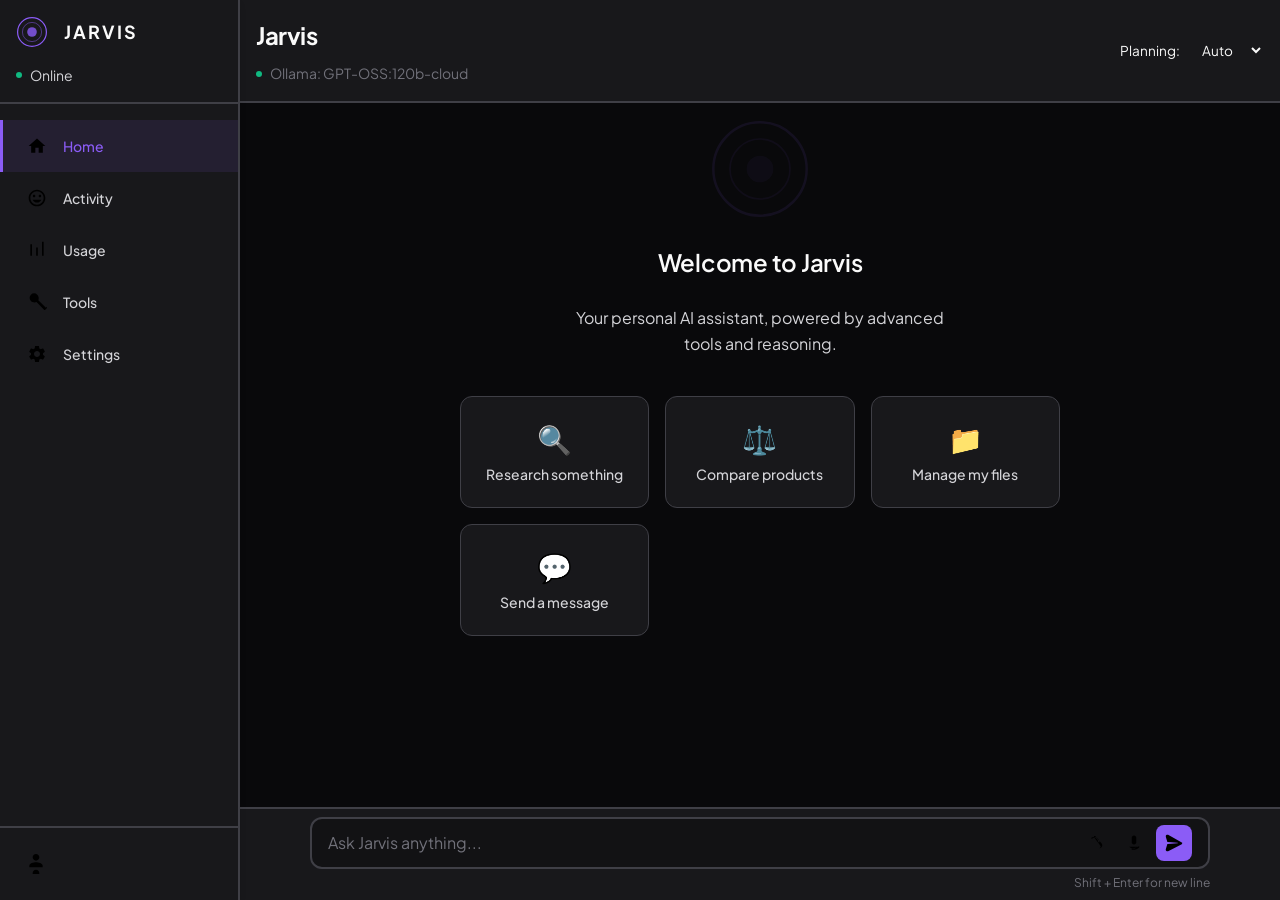
==== commit 7a926f3e: "UI changes implemented and Jarvis 2.0 Implementation started" ====
--- a/frontend/src/html/index.html
+++ b/frontend/src/html/index.html
@@ -1,9 +1,9 @@
-<!DOCTYPE html>
+﻿<!DOCTYPE html>
 <html lang="en">
 <head>
     <meta charset="UTF-8">
     <meta name="viewport" content="width=device-width, initial-scale=1.0">
-    <title>Jarvis — Personal AI Assistant</title>
+    <title>Jarvis â€” Personal AI Assistant</title>
     <link rel="preconnect" href="https://fonts.googleapis.com">
     <link rel="preconnect" href="https://fonts.gstatic.com" crossorigin>
     <link href="https://fonts.googleapis.com/css2?family=Plus+Jakarta+Sans:wght@300;400;500;600;700&display=swap" rel="stylesheet">
@@ -81,15 +81,23 @@
             <div class="page" id="page-home" data-page="home">
                 <div class="home-container">
                     <!-- Chat Header -->
-                    <div class="chat-header">
+                    <div class="chat-header" style="display: flex; justify-content: space-between; align-items: center;">
                         <div class="header-left">
                             <h1>Jarvis</h1>
                             <div class="model-info">
                                 <span class="dot online-dot"></span>
-                                <span>Ollama: GPT-OSS:120b-cloud</span>
-                            </div>
-                        </div>
-                    </div>s
+                                <span id="header-model-info">Ollama: GPT-OSS:120b-cloud</span>
+                            </div>
+                        </div>
+                        <div class="header-right" style="display: flex; gap: 10px; align-items: center;">
+                            <label for="planning-mode-select" style="font-size: 0.85rem; color: var(--text-muted);">Planning:</label>
+                            <select id="planning-mode-select" style="background: var(--surface-2); border: 1px solid var(--border-color); color: var(--text-primary); padding: 4px 8px; border-radius: 4px; font-size: 0.85rem;">
+                                <option value="AUTO" selected>Auto</option>
+                                <option value="OFF">Off</option>
+                                <option value="FORCE">Force</option>
+                            </select>
+                        </div>
+                    </div>
 
                     <!-- Conversation Area -->
                     <div class="conversation-container">
@@ -107,19 +115,19 @@
                                 <p>Your personal AI assistant, powered by advanced tools and reasoning.</p>
                                 <div class="suggestion-cards">
                                     <button class="suggestion-card" data-suggestion="research">
-                                        <span class="suggestion-icon">🔍</span>
+                                        <span class="suggestion-icon">ðŸ”</span>
                                         <span class="suggestion-text">Research something</span>
                                     </button>
                                     <button class="suggestion-card" data-suggestion="compare">
-                                        <span class="suggestion-icon">⚖️</span>
+                                        <span class="suggestion-icon">âš–ï¸</span>
                                         <span class="suggestion-text">Compare products</span>
                                     </button>
                                     <button class="suggestion-card" data-suggestion="files">
-                                        <span class="suggestion-icon">📁</span>
+                                        <span class="suggestion-icon">ðŸ“</span>
                                         <span class="suggestion-text">Manage my files</span>
                                     </button>
                                     <button class="suggestion-card" data-suggestion="message">
-                                        <span class="suggestion-icon">💬</span>
+                                        <span class="suggestion-icon">ðŸ’¬</span>
                                         <span class="suggestion-text">Send a message</span>
                                     </button>
                                 </div>
@@ -214,7 +222,7 @@
                             <p>See how Jarvis is spending API and model capacity.</p>
                         </div>
                         <button class="usage-refresh-btn" id="usage-refresh-btn" type="button" title="Refresh usage data">
-                            <span aria-hidden="true">↻</span> Refresh
+                            <span aria-hidden="true">â†»</span> Refresh
                         </button>
                     </div>
 
@@ -353,6 +361,69 @@
                             </div>
                         </section>
 
+                        <!-- LLM Settings -->
+                        <section class="settings-section llm-settings-section">
+                            <div class="settings-section-heading">
+                                <div>
+                                    <p class="settings-kicker">Provider control</p>
+                                    <h2>LLM</h2>
+                                </div>
+                                <span class="settings-status" id="llm-status" role="status" aria-live="polite"></span>
+                            </div>
+                            <p class="settings-note">Ollama is local and requires no API key. Changes apply to future requests after saving.</p>
+                            <div class="llm-role-grid">
+                                <div class="llm-role-card">
+                                    <h3>Router</h3>
+                                    <div class="settings-group">
+                                        <label for="router-provider">Provider</label>
+                                        <select id="router-provider" class="input-field llm-provider-select"></select>
+                                    </div>
+                                    <div class="settings-group">
+                                        <label for="router-model">Model</label>
+                                        <select id="router-model" class="input-field llm-model-select"></select>
+                                    </div>
+                                </div>
+                                <div class="llm-role-card">
+                                    <h3>Planner</h3>
+                                    <div class="settings-group">
+                                        <label for="planner-provider">Provider</label>
+                                        <select id="planner-provider" class="input-field llm-provider-select"></select>
+                                    </div>
+                                    <div class="settings-group">
+                                        <label for="planner-model">Model</label>
+                                        <select id="planner-model" class="input-field llm-model-select"></select>
+                                    </div>
+                                </div>
+                                <div class="llm-role-card">
+                                    <h3>Worker</h3>
+                                    <div class="settings-group">
+                                        <label for="worker-provider">Provider</label>
+                                        <select id="worker-provider" class="input-field llm-provider-select"></select>
+                                    </div>
+                                    <div class="settings-group">
+                                        <label for="worker-model">Model</label>
+                                        <select id="worker-model" class="input-field llm-model-select"></select>
+                                    </div>
+                                </div>
+                            </div>
+                            <div class="settings-group api-key-list">
+                                <label>API keys</label>
+                                <p class="settings-note">Stored keys are never sent back to the browser. Enter a value only to add or replace one.</p>
+                                <div class="api-key-row">
+                                    <span>Gemini</span><input type="password" id="llm-key-gemini" class="input-field" autocomplete="off" placeholder="Enter API key"><span class="key-status" id="llm-key-status-gemini"></span>
+                                </div>
+                                <div class="api-key-row">
+                                    <span>Anthropic</span><input type="password" id="llm-key-anthropic" class="input-field" autocomplete="off" placeholder="Enter API key"><span class="key-status" id="llm-key-status-anthropic"></span>
+                                </div>
+                                <div class="api-key-row">
+                                    <span>OpenAI</span><input type="password" id="llm-key-openai" class="input-field" autocomplete="off" placeholder="Enter API key"><span class="key-status" id="llm-key-status-openai"></span>
+                                </div>
+                            </div>
+                            <div class="llm-actions">
+                                <button type="button" class="settings-save-btn" id="llm-save-btn">Save Changes</button>
+                            </div>
+                        </section>
+
                         <!-- MCP Capabilities -->
                         <section class="settings-section">
                             <h2>MCP / Capabilities</h2>
@@ -378,4 +449,4 @@
     <script src="../js/settings.js"></script>
     <script src="../js/app.js"></script>
 </body>
-</html>+</html>
--- a/frontend/src/css/components.css
+++ b/frontend/src/css/components.css
@@ -1207,4 +1207,43 @@
     .activity-result { margin-left: 90px; }
     .detail-stats { grid-template-columns: 1fr; }
     .quota-form { align-items: stretch; flex-direction: column; }
+}
+
+.settings-section-heading {
+    display: flex;
+    justify-content: space-between;
+    align-items: baseline;
+    gap: var(--spacing-md);
+}
+
+.settings-kicker {
+    margin: 0 0 var(--spacing-xs);
+    color: var(--accent);
+    font-size: var(--text-xs);
+    font-weight: var(--weight-bold);
+    text-transform: uppercase;
+    letter-spacing: 0.08em;
+}
+
+.settings-note {
+    color: var(--text-tertiary);
+    font-size: var(--text-sm);
+    line-height: 1.5;
+}
+
+.settings-status { color: var(--success); font-size: var(--text-sm); }
+.settings-status.error { color: var(--error); }
+.llm-role-grid { display: grid; grid-template-columns: repeat(2, minmax(0, 1fr)); gap: var(--spacing-md); }
+.llm-role-card { padding: var(--spacing-md); background: var(--surface); border: 1px solid var(--border); border-radius: var(--radius-md); }
+.llm-role-card h3 { margin: 0 0 var(--spacing-md); }
+.api-key-list { margin-top: var(--spacing-lg); }
+.api-key-row { display: grid; grid-template-columns: 80px minmax(0, 1fr) 100px; align-items: center; gap: var(--spacing-sm); margin-top: var(--spacing-sm); }
+.api-key-row .input-field { min-width: 0; }
+.key-status { color: var(--text-tertiary); font-size: var(--text-xs); }
+.llm-actions { display: flex; justify-content: flex-end; }
+.settings-save-btn { padding: var(--spacing-sm) var(--spacing-lg); color: white; background: var(--accent); border-radius: var(--radius-md); font-weight: var(--weight-medium); }
+.settings-save-btn:disabled { opacity: 0.6; cursor: wait; }
+@media (max-width: 640px) {
+    .llm-role-grid { grid-template-columns: 1fr; }
+    .api-key-row { grid-template-columns: 1fr; gap: var(--spacing-xs); }
 }
